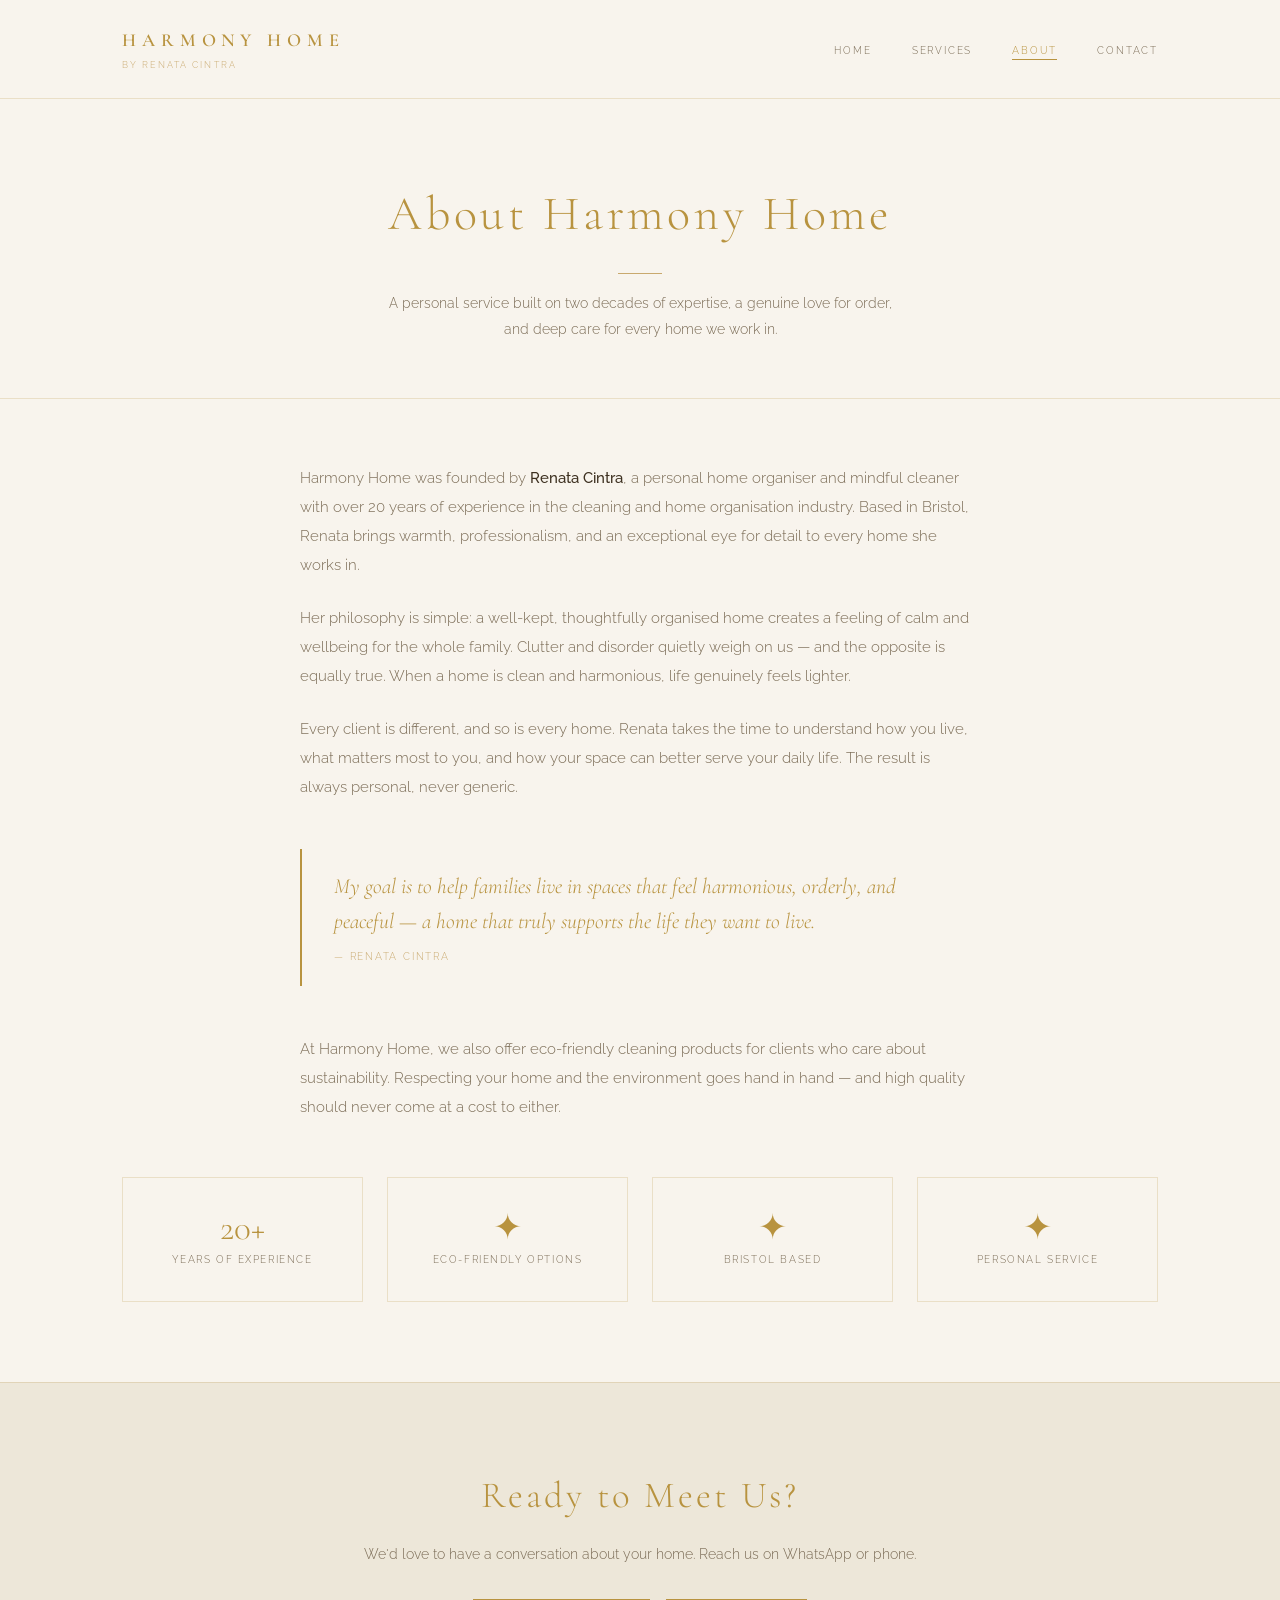
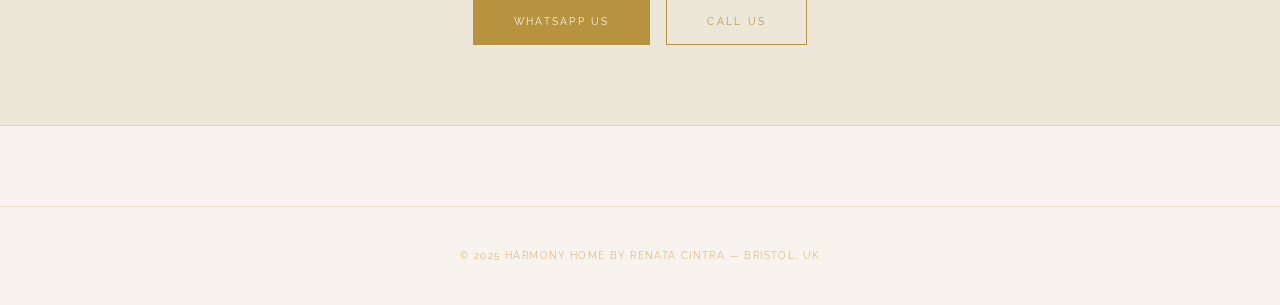
==== about.html @ 19ab652f "Add complete 4-page website for Harmony Home Cream and gold palette from logo, Cormorant Garamond + " ====
<!DOCTYPE html>
<html lang="en">
<head>
  <meta charset="UTF-8">
  <meta name="viewport" content="width=device-width, initial-scale=1.0">
  <title>About — Harmony Home by Renata Cintra</title>
  <meta name="description" content="Meet Renata Cintra — personal home organiser and mindful cleaner with over 20 years of experience, based in Bristol.">
  <link rel="preconnect" href="https://fonts.googleapis.com">
  <link rel="preconnect" href="https://fonts.gstatic.com" crossorigin>
  <link href="https://fonts.googleapis.com/css2?family=Cormorant+Garamond:ital,wght@0,300;0,400;0,600;1,300;1,400&family=Raleway:wght@300;400;500&display=swap" rel="stylesheet">
  <link rel="stylesheet" href="css/styles.css">
</head>
<body>

  <!-- HEADER -->
  <div class="site-header-outer">
    <header class="site-header">
      <a href="index.html" class="brand">
        <span class="brand-name">Harmony Home</span>
        <span class="brand-sub">by Renata Cintra</span>
      </a>
      <nav>
        <ul>
          <li><a href="index.html">Home</a></li>
          <li><a href="services.html">Services</a></li>
          <li><a href="about.html" class="active">About</a></li>
          <li><a href="contact.html">Contact</a></li>
        </ul>
      </nav>
    </header>
  </div>

  <!-- PAGE HERO -->
  <div class="page-hero">
    <h1>About Harmony Home</h1>
    <div class="ornament"></div>
    <p>A personal service built on two decades of expertise, a genuine love for order, and deep care for every home we work in.</p>
  </div>

  <!-- ABOUT CONTENT -->
  <div class="container mb-xl">

    <div class="about-text">

      <p>
        Harmony Home was founded by <strong style="font-weight:500; color: var(--text);">Renata Cintra</strong>, a personal home organiser and mindful cleaner with over 20 years of experience in the cleaning and home organisation industry. Based in Bristol, Renata brings warmth, professionalism, and an exceptional eye for detail to every home she works in.
      </p>

      <p>
        Her philosophy is simple: a well-kept, thoughtfully organised home creates a feeling of calm and wellbeing for the whole family. Clutter and disorder quietly weigh on us — and the opposite is equally true. When a home is clean and harmonious, life genuinely feels lighter.
      </p>

      <p>
        Every client is different, and so is every home. Renata takes the time to understand how you live, what matters most to you, and how your space can better serve your daily life. The result is always personal, never generic.
      </p>

      <div class="quote-block">
        <q>My goal is to help families live in spaces that feel harmonious, orderly, and peaceful — a home that truly supports the life they want to live.</q>
        <cite>— Renata Cintra</cite>
      </div>

      <p>
        At Harmony Home, we also offer eco-friendly cleaning products for clients who care about sustainability. Respecting your home and the environment goes hand in hand — and high quality should never come at a cost to either.
      </p>

    </div>

    <!-- VALUES -->
    <div class="values-grid mt-lg">
      <div class="value-item">
        <div class="value-stat">20+</div>
        <div class="value-label">Years of Experience</div>
      </div>
      <div class="value-item">
        <div class="value-stat">✦</div>
        <div class="value-label">Eco-Friendly Options</div>
      </div>
      <div class="value-item">
        <div class="value-stat">✦</div>
        <div class="value-label">Bristol Based</div>
      </div>
      <div class="value-item">
        <div class="value-stat">✦</div>
        <div class="value-label">Personal Service</div>
      </div>
    </div>

  </div>

  <!-- CTA STRIP -->
  <section class="cta-strip">
    <h2>Ready to Meet Us?</h2>
    <p>We'd love to have a conversation about your home. Reach us on WhatsApp or phone.</p>
    <div class="cta-buttons">
      <!-- REPLACE +447700900000 WITH THE ACTUAL PHONE NUMBER -->
      <a href="https://wa.me/447700900000?text=Hello%2C%20I%27d%20like%20to%20enquire%20about%20your%20services." class="btn btn-filled">WhatsApp Us</a>
      <a href="tel:+447700900000" class="btn">Call Us</a>
    </div>
  </section>

  <!-- FOOTER -->
  <footer class="site-footer">
    <p>&copy; 2025 Harmony Home by Renata Cintra &mdash; Bristol, UK</p>
  </footer>

</body>
</html>
---- css/styles.css ----
/* =====================
   VARIABLES
   ===================== */
:root {
  --cream:       #F8F4ED;
  --cream-dark:  #EDE7D9;
  --gold:        #B8933F;
  --gold-muted:  #C9A96E;
  --gold-faint:  rgba(184, 147, 63, 0.22);
  --text:        #3D3020;
  --text-light:  #7A6B55;
}

/* =====================
   RESET & BASE
   ===================== */
*, *::before, *::after { box-sizing: border-box; margin: 0; padding: 0; }
html { scroll-behavior: smooth; }

body {
  background-color: var(--cream);
  color: var(--text);
  font-family: 'Raleway', sans-serif;
  font-weight: 300;
  font-size: 16px;
  line-height: 1.8;
}

img  { max-width: 100%; height: auto; display: block; }
a    { color: inherit; text-decoration: none; }
ul   { list-style: none; }

/* =====================
   HEADER
   ===================== */
.site-header-outer {
  border-bottom: 1px solid var(--gold-faint);
}

.site-header {
  max-width: 1100px;
  margin: 0 auto;
  padding: 1.5rem 2rem;
  display: flex;
  align-items: center;
  justify-content: space-between;
}

.brand { display: flex; flex-direction: column; }
.brand-name {
  font-family: 'Cormorant Garamond', serif;
  font-size: 1.15rem;
  font-weight: 600;
  letter-spacing: 0.32em;
  color: var(--gold);
  text-transform: uppercase;
}
.brand-sub {
  font-size: 0.58rem;
  letter-spacing: 0.22em;
  color: var(--gold-muted);
  text-transform: uppercase;
}

nav ul { display: flex; gap: 2.5rem; }
nav a {
  font-size: 0.63rem;
  letter-spacing: 0.18em;
  text-transform: uppercase;
  color: var(--text-light);
  transition: color 0.3s;
  padding-bottom: 3px;
  border-bottom: 1px solid transparent;
}
nav a:hover,
nav a.active {
  color: var(--gold);
  border-bottom-color: var(--gold);
}

/* =====================
   CONTAINER
   ===================== */
.container {
  max-width: 1100px;
  margin: 0 auto;
  padding: 0 2rem;
}

/* =====================
   BUTTONS
   ===================== */
.btn {
  display: inline-block;
  padding: 0.8rem 2.5rem;
  font-family: 'Raleway', sans-serif;
  font-size: 0.63rem;
  font-weight: 400;
  letter-spacing: 0.22em;
  text-transform: uppercase;
  border: 1px solid var(--gold);
  color: var(--gold);
  transition: background 0.3s, color 0.3s;
  cursor: pointer;
}
.btn:hover          { background: var(--gold); color: var(--cream); }
.btn.btn-filled     { background: var(--gold); color: var(--cream); }
.btn.btn-filled:hover { background: transparent; color: var(--gold); }

/* =====================
   ORNAMENT / DIVIDER
   ===================== */
.ornament {
  width: 44px;
  height: 1px;
  background: var(--gold-muted);
  margin: 1rem auto;
}

/* =====================
   SECTION HEADER
   ===================== */
.section-header {
  text-align: center;
  margin-bottom: 3.5rem;
}
.section-header h2 {
  font-family: 'Cormorant Garamond', serif;
  font-size: clamp(1.8rem, 3.5vw, 2.5rem);
  font-weight: 300;
  color: var(--gold);
  letter-spacing: 0.08em;
  margin-bottom: 0.5rem;
}
.section-header p {
  font-size: 0.88rem;
  color: var(--text-light);
  max-width: 520px;
  margin: 0 auto;
}

/* =====================
   HERO (index)
   ===================== */
.hero {
  text-align: center;
  padding: 5rem 2rem 4.5rem;
  border-bottom: 1px solid var(--gold-faint);
}
.hero-logo {
  width: 190px;
  margin: 0 auto 2.5rem;
  mix-blend-mode: multiply;
}
.hero h1 {
  font-family: 'Cormorant Garamond', serif;
  font-size: clamp(2.4rem, 5vw, 3.8rem);
  font-weight: 300;
  color: var(--gold);
  letter-spacing: 0.06em;
  line-height: 1.2;
  margin-bottom: 1.25rem;
}
.hero p {
  font-size: 0.93rem;
  color: var(--text-light);
  max-width: 460px;
  margin: 0 auto 2.5rem;
}

/* =====================
   SERVICE CARDS
   ===================== */
.services-grid {
  display: grid;
  grid-template-columns: repeat(auto-fit, minmax(280px, 1fr));
  gap: 2rem;
}
.service-card {
  border: 1px solid var(--gold-faint);
  padding: 2.5rem 2rem;
  transition: border-color 0.3s;
}
.service-card:hover { border-color: var(--gold); }
.card-icon {
  font-size: 1rem;
  color: var(--gold);
  letter-spacing: 0.35em;
  margin-bottom: 1.2rem;
}
.service-card h3 {
  font-family: 'Cormorant Garamond', serif;
  font-size: 1.35rem;
  font-weight: 400;
  color: var(--gold);
  letter-spacing: 0.04em;
  margin-bottom: 0.75rem;
}
.service-card p {
  font-size: 0.87rem;
  color: var(--text-light);
  line-height: 1.8;
}

/* =====================
   CTA STRIP
   ===================== */
.cta-strip {
  text-align: center;
  padding: 5rem 2rem;
  background: var(--cream-dark);
  border-top: 1px solid var(--gold-faint);
  border-bottom: 1px solid var(--gold-faint);
}
.cta-strip h2 {
  font-family: 'Cormorant Garamond', serif;
  font-size: clamp(1.7rem, 3vw, 2.3rem);
  font-weight: 300;
  color: var(--gold);
  letter-spacing: 0.08em;
  margin-bottom: 0.75rem;
}
.cta-strip p {
  font-size: 0.9rem;
  color: var(--text-light);
  margin-bottom: 2rem;
}
.cta-buttons {
  display: flex;
  gap: 1rem;
  justify-content: center;
  flex-wrap: wrap;
}

/* =====================
   PAGE HERO (inner pages)
   ===================== */
.page-hero {
  text-align: center;
  padding: 4.5rem 2rem 3.5rem;
  border-bottom: 1px solid var(--gold-faint);
  margin-bottom: 4rem;
}
.page-hero h1 {
  font-family: 'Cormorant Garamond', serif;
  font-size: clamp(2rem, 4vw, 3rem);
  font-weight: 300;
  color: var(--gold);
  letter-spacing: 0.08em;
  margin-bottom: 0.75rem;
}
.page-hero p {
  font-size: 0.9rem;
  color: var(--text-light);
  max-width: 520px;
  margin: 0 auto;
}

/* =====================
   SERVICE DETAIL (services.html)
   ===================== */
.service-item {
  display: grid;
  grid-template-columns: 80px 1fr;
  gap: 2rem;
  padding: 3rem 0;
  border-bottom: 1px solid var(--gold-faint);
}
.service-item:last-of-type { border-bottom: none; }
.service-number {
  font-family: 'Cormorant Garamond', serif;
  font-size: 3.5rem;
  font-weight: 300;
  color: var(--gold-faint);
  line-height: 1;
  padding-top: 0.2rem;
}
.service-body h2 {
  font-family: 'Cormorant Garamond', serif;
  font-size: 1.75rem;
  font-weight: 400;
  color: var(--gold);
  letter-spacing: 0.05em;
  margin-bottom: 1rem;
}
.service-body p {
  font-size: 0.9rem;
  color: var(--text-light);
  line-height: 1.9;
  max-width: 620px;
}
.service-body .eco-note {
  margin-top: 1rem;
  font-size: 0.78rem;
  color: var(--gold-muted);
  letter-spacing: 0.06em;
}

/* =====================
   ABOUT PAGE
   ===================== */
.about-text {
  max-width: 680px;
  margin: 0 auto;
}
.about-text p {
  font-size: 0.93rem;
  color: var(--text-light);
  line-height: 1.95;
  margin-bottom: 1.5rem;
}
.quote-block {
  border-left: 2px solid var(--gold);
  padding: 1.25rem 2rem;
  margin: 3rem 0;
}
.quote-block q {
  display: block;
  font-family: 'Cormorant Garamond', serif;
  font-size: 1.35rem;
  font-weight: 300;
  font-style: italic;
  color: var(--gold);
  line-height: 1.6;
  quotes: none;
}
.quote-block cite {
  display: block;
  margin-top: 0.6rem;
  font-size: 0.62rem;
  letter-spacing: 0.18em;
  text-transform: uppercase;
  color: var(--gold-muted);
  font-family: 'Raleway', sans-serif;
  font-style: normal;
}
.values-grid {
  display: grid;
  grid-template-columns: repeat(auto-fit, minmax(155px, 1fr));
  gap: 1.5rem;
  margin: 3.5rem 0;
}
.value-item {
  text-align: center;
  padding: 2rem 1rem;
  border: 1px solid var(--gold-faint);
}
.value-stat {
  font-family: 'Cormorant Garamond', serif;
  font-size: 2.2rem;
  font-weight: 300;
  color: var(--gold);
  line-height: 1;
  margin-bottom: 0.4rem;
}
.value-label {
  font-size: 0.62rem;
  letter-spacing: 0.16em;
  text-transform: uppercase;
  color: var(--text-light);
}

/* =====================
   CONTACT PAGE
   ===================== */
.contact-grid {
  display: grid;
  grid-template-columns: 1fr 1fr;
  gap: 4rem;
  max-width: 800px;
  margin: 0 auto 4rem;
}
.contact-col h3 {
  font-family: 'Cormorant Garamond', serif;
  font-size: 1.3rem;
  font-weight: 400;
  color: var(--gold);
  letter-spacing: 0.05em;
  margin-bottom: 1rem;
}
.contact-col p {
  font-size: 0.88rem;
  color: var(--text-light);
  line-height: 1.9;
  margin-bottom: 1.25rem;
}
.contact-link-btn {
  display: block;
  text-align: center;
  padding: 0.85rem 1.5rem;
  font-size: 0.63rem;
  letter-spacing: 0.2em;
  text-transform: uppercase;
  border: 1px solid var(--gold);
  color: var(--gold);
  margin-bottom: 0.75rem;
  transition: background 0.3s, color 0.3s;
}
.contact-link-btn:hover { background: var(--gold); color: var(--cream); }
.contact-link-btn.primary {
  background: var(--gold);
  color: var(--cream);
}
.contact-link-btn.primary:hover { background: transparent; color: var(--gold); }

.contact-info-box {
  padding: 2.5rem 2rem;
  border: 1px solid var(--gold-faint);
}
.contact-info-box h3 {
  font-family: 'Cormorant Garamond', serif;
  font-size: 1.15rem;
  font-weight: 400;
  color: var(--gold);
  letter-spacing: 0.06em;
  margin-bottom: 1rem;
}
.contact-info-box p {
  font-size: 0.87rem;
  color: var(--text-light);
  line-height: 1.8;
  margin-bottom: 0.5rem;
}

/* =====================
   FOOTER
   ===================== */
.site-footer {
  text-align: center;
  padding: 2.5rem 2rem;
  margin-top: 5rem;
  border-top: 1px solid var(--gold-faint);
}
.site-footer p {
  font-size: 0.62rem;
  letter-spacing: 0.14em;
  text-transform: uppercase;
  color: var(--gold-muted);
}

/* =====================
   UTILITIES
   ===================== */
.text-center   { text-align: center; }
.mt-xl         { margin-top: 5rem; }
.mb-xl         { margin-bottom: 5rem; }
.mt-lg         { margin-top: 3.5rem; }
.mb-lg         { margin-bottom: 3.5rem; }

/* =====================
   RESPONSIVE
   ===================== */
@media (max-width: 700px) {
  .site-header {
    flex-direction: column;
    gap: 1.25rem;
    text-align: center;
  }
  nav ul {
    gap: 1.5rem;
    flex-wrap: wrap;
    justify-content: center;
  }
  .service-item {
    grid-template-columns: 1fr;
    gap: 0.5rem;
  }
  .service-number { font-size: 2rem; }
  .contact-grid {
    grid-template-columns: 1fr;
    gap: 2.5rem;
  }
}
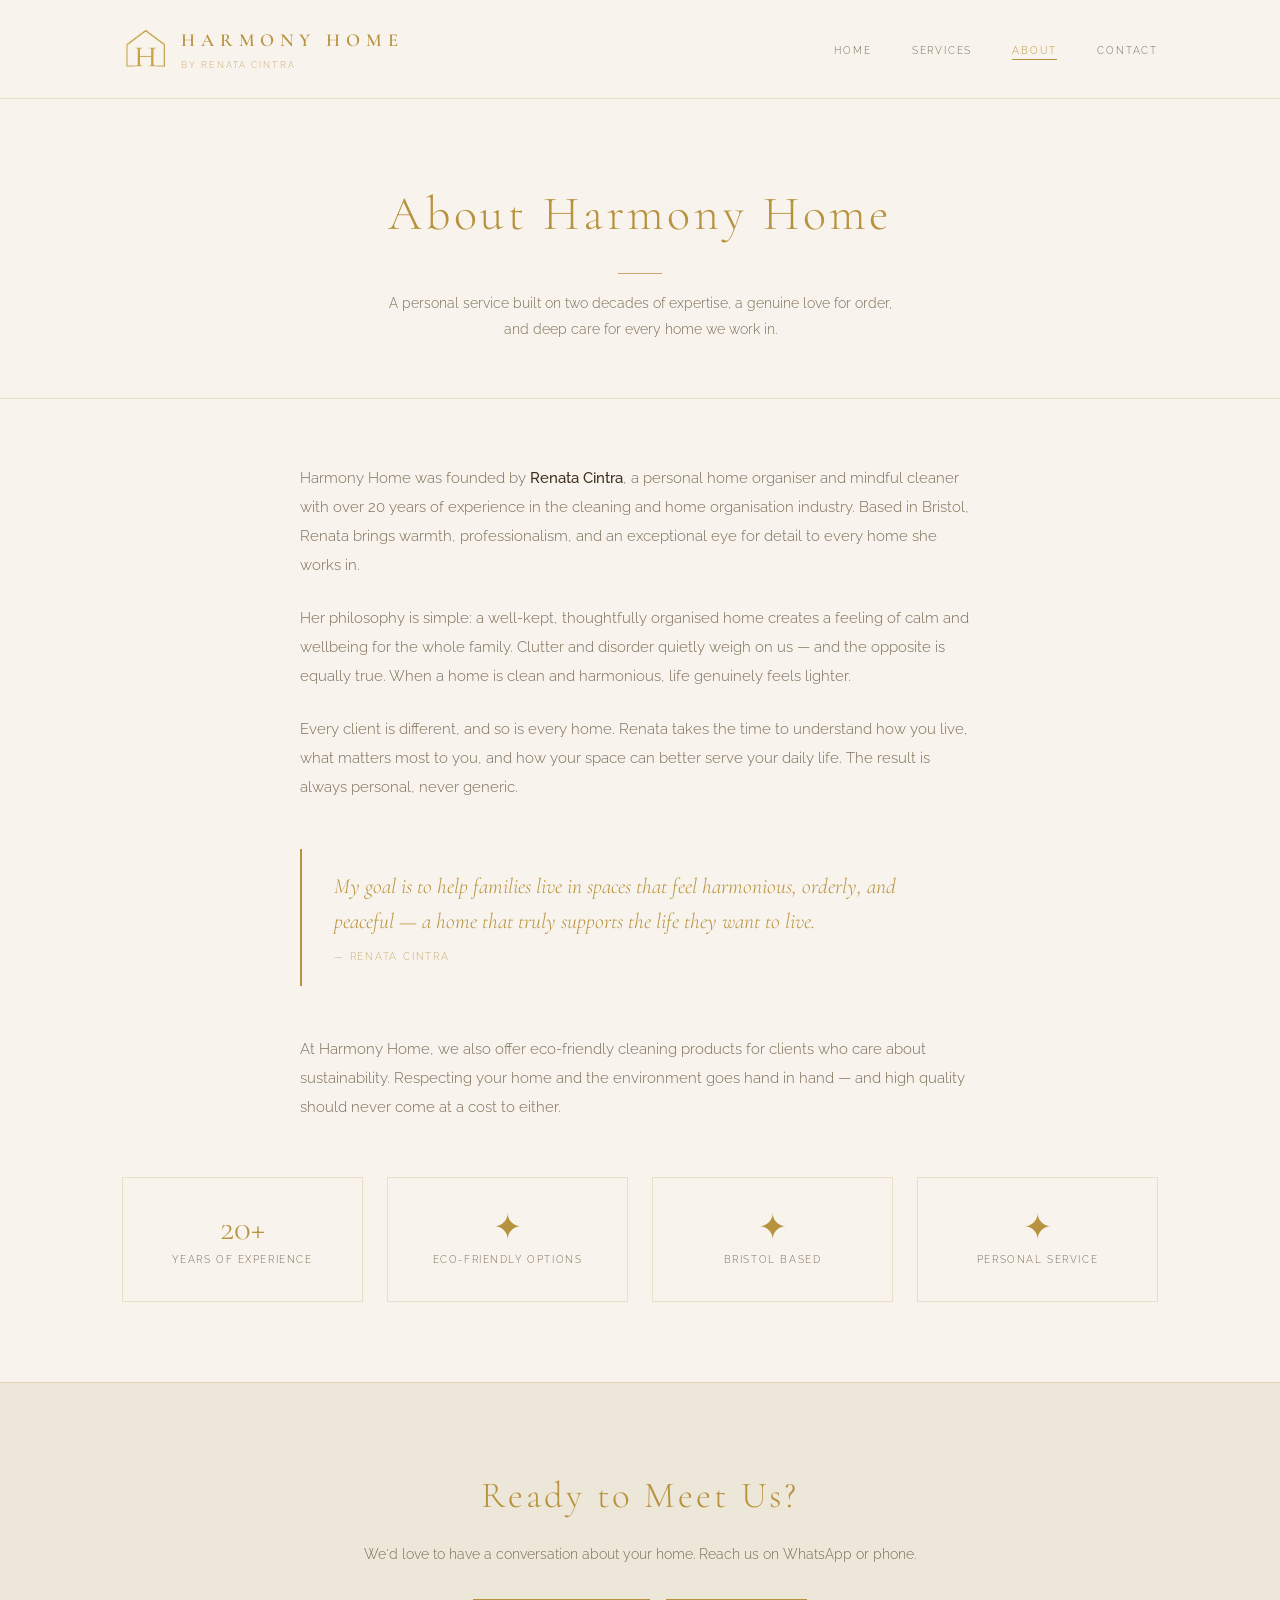
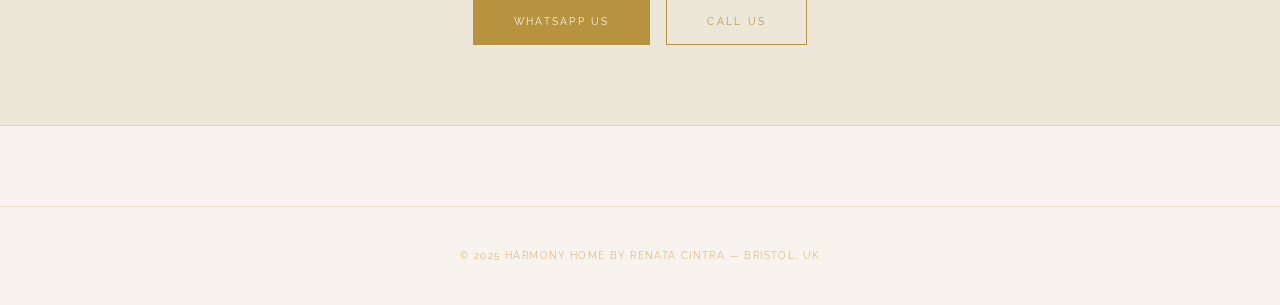
==== commit 3e874b53: "Add mini-logo icon to header, update phone number, transparent PNG - mini-logo.png generated with tr" ====
--- a/about.html
+++ b/about.html
@@ -16,8 +16,11 @@
   <div class="site-header-outer">
     <header class="site-header">
       <a href="index.html" class="brand">
-        <span class="brand-name">Harmony Home</span>
-        <span class="brand-sub">by Renata Cintra</span>
+        <img src="images/mini-logo.png" alt="" class="brand-icon">
+        <div class="brand-text">
+          <span class="brand-name">Harmony Home</span>
+          <span class="brand-sub">by Renata Cintra</span>
+        </div>
       </a>
       <nav>
         <ul>
@@ -92,9 +95,9 @@
     <h2>Ready to Meet Us?</h2>
     <p>We'd love to have a conversation about your home. Reach us on WhatsApp or phone.</p>
     <div class="cta-buttons">
-      <!-- REPLACE +447700900000 WITH THE ACTUAL PHONE NUMBER -->
-      <a href="https://wa.me/447700900000?text=Hello%2C%20I%27d%20like%20to%20enquire%20about%20your%20services." class="btn btn-filled">WhatsApp Us</a>
-      <a href="tel:+447700900000" class="btn">Call Us</a>
+      <!-- REPLACE +447436923705 WITH THE ACTUAL PHONE NUMBER -->
+      <a href="https://wa.me/447436923705?text=Hello%2C%20I%27d%20like%20to%20enquire%20about%20your%20services." class="btn btn-filled">WhatsApp Us</a>
+      <a href="tel:+447436923705" class="btn">Call Us</a>
     </div>
   </section>
 
--- a/css/styles.css
+++ b/css/styles.css
@@ -46,7 +46,9 @@
   justify-content: space-between;
 }
 
-.brand { display: flex; flex-direction: column; }
+.brand { display: flex; align-items: center; gap: 0.75rem; }
+.brand-icon { height: 42px; width: auto; }
+.brand-text { display: flex; flex-direction: column; }
 .brand-name {
   font-family: 'Cormorant Garamond', serif;
   font-size: 1.15rem;
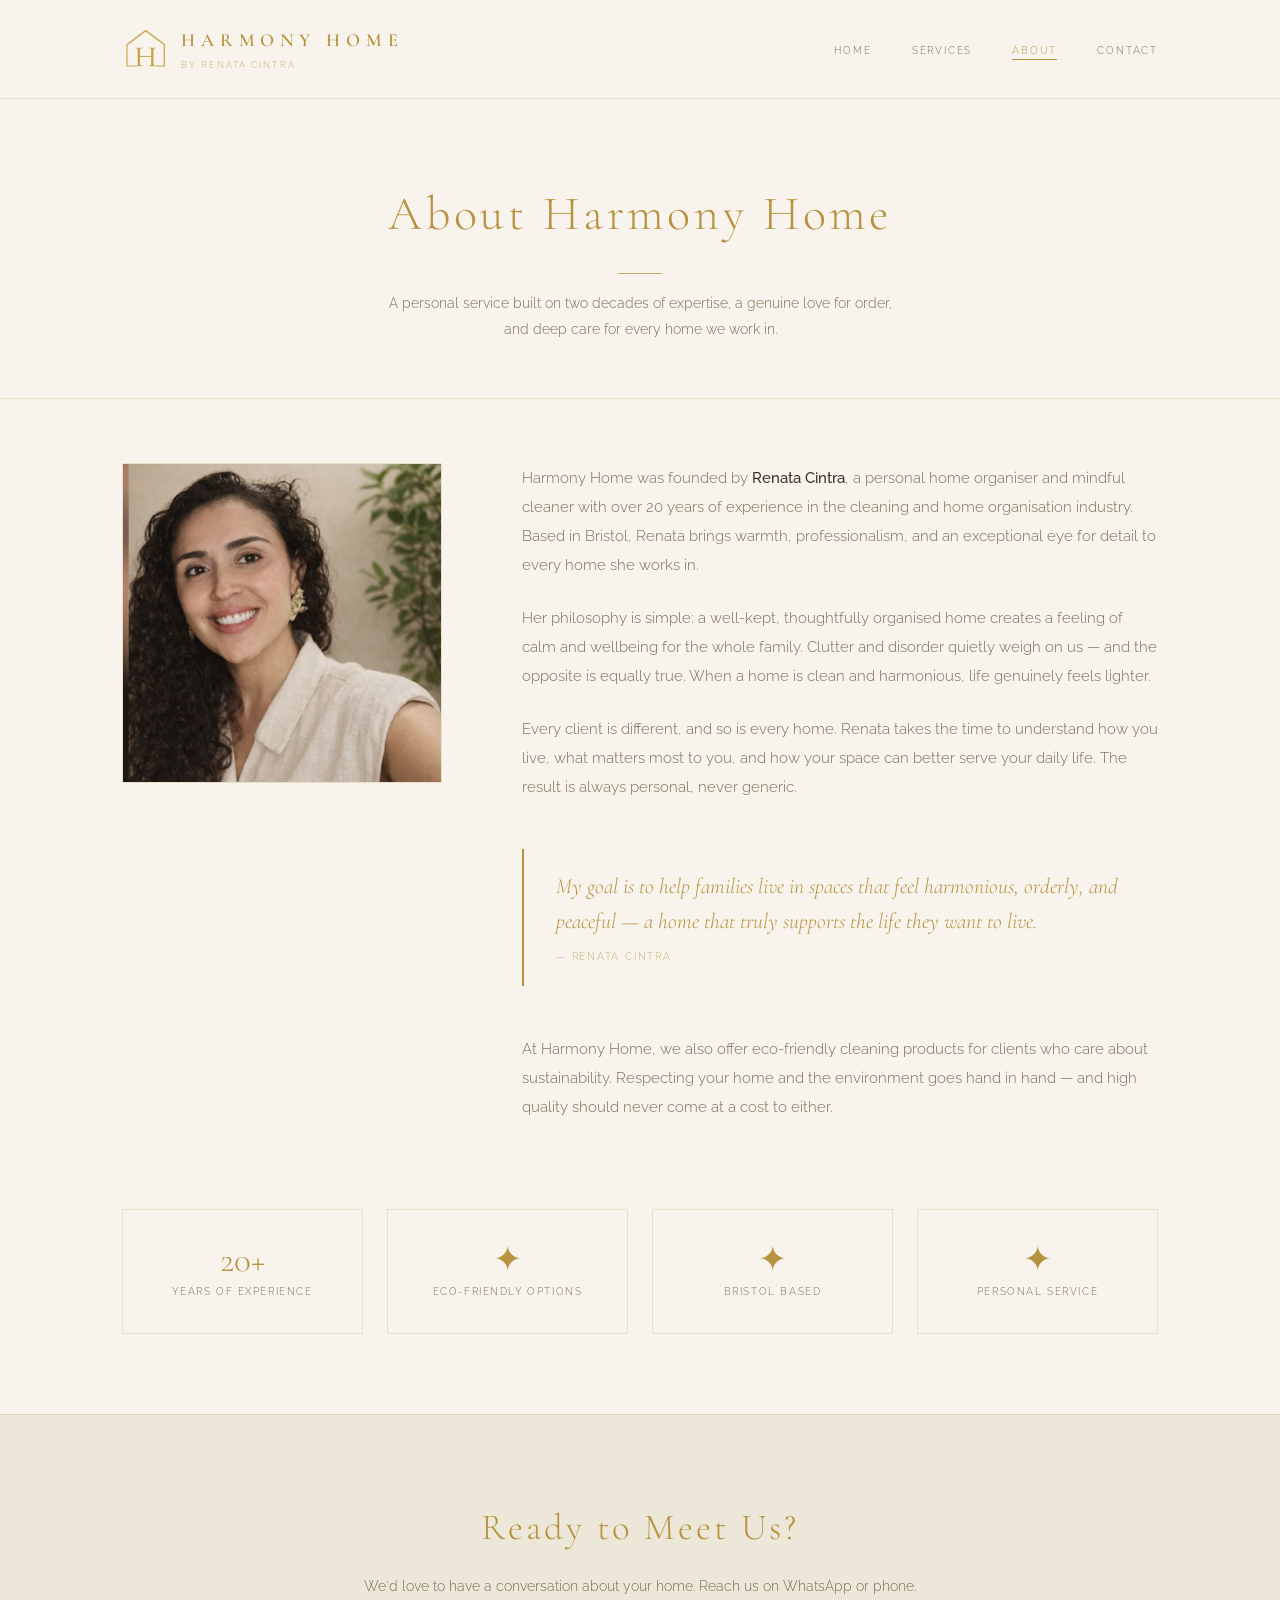
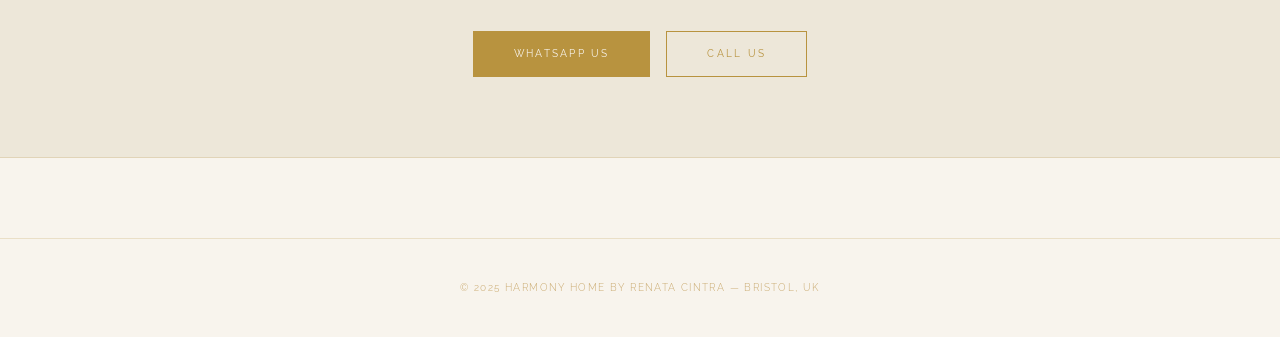
==== commit 425c6303: "Add hero photo, Renata portrait, updated logo; split layouts - Hero redesigned as left-text / right-" ====
--- a/about.html
+++ b/about.html
@@ -43,28 +43,36 @@
   <!-- ABOUT CONTENT -->
   <div class="container mb-xl">
 
-    <div class="about-text">
+    <div class="about-layout">
 
-      <p>
-        Harmony Home was founded by <strong style="font-weight:500; color: var(--text);">Renata Cintra</strong>, a personal home organiser and mindful cleaner with over 20 years of experience in the cleaning and home organisation industry. Based in Bristol, Renata brings warmth, professionalism, and an exceptional eye for detail to every home she works in.
-      </p>
-
-      <p>
-        Her philosophy is simple: a well-kept, thoughtfully organised home creates a feeling of calm and wellbeing for the whole family. Clutter and disorder quietly weigh on us — and the opposite is equally true. When a home is clean and harmonious, life genuinely feels lighter.
-      </p>
-
-      <p>
-        Every client is different, and so is every home. Renata takes the time to understand how you live, what matters most to you, and how your space can better serve your daily life. The result is always personal, never generic.
-      </p>
-
-      <div class="quote-block">
-        <q>My goal is to help families live in spaces that feel harmonious, orderly, and peaceful — a home that truly supports the life they want to live.</q>
-        <cite>— Renata Cintra</cite>
+      <div class="about-photo">
+        <img src="images/about-renata.jpg" alt="Renata Cintra">
       </div>
 
-      <p>
-        At Harmony Home, we also offer eco-friendly cleaning products for clients who care about sustainability. Respecting your home and the environment goes hand in hand — and high quality should never come at a cost to either.
-      </p>
+      <div class="about-text">
+
+        <p>
+          Harmony Home was founded by <strong style="font-weight:500; color: var(--text);">Renata Cintra</strong>, a personal home organiser and mindful cleaner with over 20 years of experience in the cleaning and home organisation industry. Based in Bristol, Renata brings warmth, professionalism, and an exceptional eye for detail to every home she works in.
+        </p>
+
+        <p>
+          Her philosophy is simple: a well-kept, thoughtfully organised home creates a feeling of calm and wellbeing for the whole family. Clutter and disorder quietly weigh on us — and the opposite is equally true. When a home is clean and harmonious, life genuinely feels lighter.
+        </p>
+
+        <p>
+          Every client is different, and so is every home. Renata takes the time to understand how you live, what matters most to you, and how your space can better serve your daily life. The result is always personal, never generic.
+        </p>
+
+        <div class="quote-block">
+          <q>My goal is to help families live in spaces that feel harmonious, orderly, and peaceful — a home that truly supports the life they want to live.</q>
+          <cite>— Renata Cintra</cite>
+        </div>
+
+        <p>
+          At Harmony Home, we also offer eco-friendly cleaning products for clients who care about sustainability. Respecting your home and the environment goes hand in hand — and high quality should never come at a cost to either.
+        </p>
+
+      </div>
 
     </div>
 
--- a/css/styles.css
+++ b/css/styles.css
@@ -145,18 +145,25 @@
    HERO (index)
    ===================== */
 .hero {
-  text-align: center;
-  padding: 5rem 2rem 4.5rem;
+  display: grid;
+  grid-template-columns: 1fr 1.4fr;
+  min-height: 88vh;
   border-bottom: 1px solid var(--gold-faint);
 }
+.hero-content {
+  display: flex;
+  flex-direction: column;
+  justify-content: center;
+  padding: 5rem 3.5rem 5rem 4rem;
+}
 .hero-logo {
-  width: 190px;
-  margin: 0 auto 2.5rem;
+  width: 200px;
+  margin-bottom: 2.5rem;
   mix-blend-mode: multiply;
 }
 .hero h1 {
   font-family: 'Cormorant Garamond', serif;
-  font-size: clamp(2.4rem, 5vw, 3.8rem);
+  font-size: clamp(2.2rem, 3vw, 3.2rem);
   font-weight: 300;
   color: var(--gold);
   letter-spacing: 0.06em;
@@ -166,8 +173,18 @@
 .hero p {
   font-size: 0.93rem;
   color: var(--text-light);
-  max-width: 460px;
-  margin: 0 auto 2.5rem;
+  max-width: 380px;
+  margin-bottom: 2.5rem;
+  line-height: 1.8;
+}
+.hero-image {
+  overflow: hidden;
+}
+.hero-image img {
+  width: 100%;
+  height: 100%;
+  object-fit: cover;
+  object-position: center;
 }
 
 /* =====================
@@ -301,9 +318,17 @@
 /* =====================
    ABOUT PAGE
    ===================== */
-.about-text {
-  max-width: 680px;
-  margin: 0 auto;
+.about-layout {
+  display: grid;
+  grid-template-columns: 320px 1fr;
+  gap: 5rem;
+  align-items: start;
+  margin-bottom: 4rem;
+}
+.about-photo img {
+  width: 100%;
+  display: block;
+  border: 1px solid var(--gold-faint);
 }
 .about-text p {
   font-size: 0.93rem;
@@ -452,6 +477,32 @@
 /* =====================
    RESPONSIVE
    ===================== */
+@media (max-width: 900px) {
+  .hero {
+    grid-template-columns: 1fr;
+    min-height: auto;
+  }
+  .hero-image {
+    height: 55vw;
+    min-height: 280px;
+    order: -1;
+  }
+  .hero-content {
+    padding: 3.5rem 2rem;
+    align-items: center;
+    text-align: center;
+  }
+  .hero p { max-width: none; }
+}
+
+@media (max-width: 800px) {
+  .about-layout {
+    grid-template-columns: 1fr;
+    gap: 2.5rem;
+  }
+  .about-photo { max-width: 280px; margin: 0 auto; }
+}
+
 @media (max-width: 700px) {
   .site-header {
     flex-direction: column;
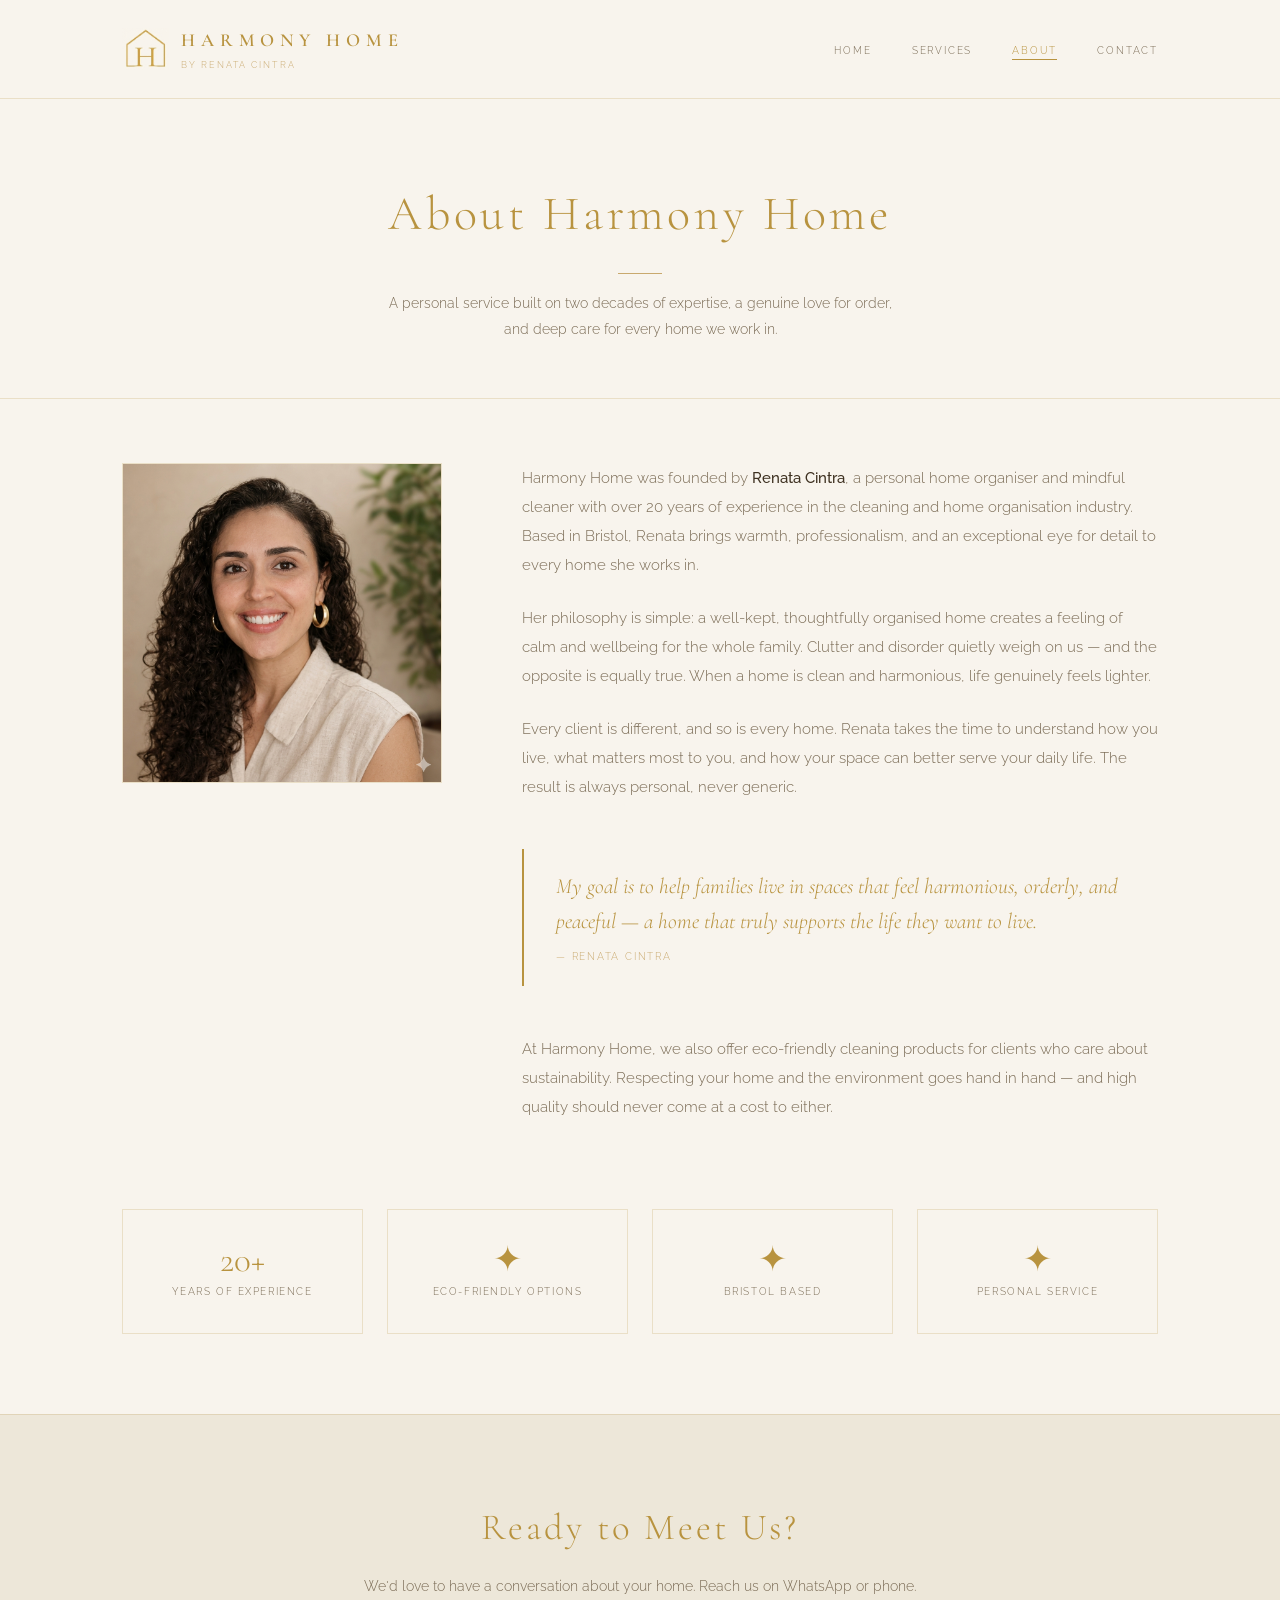
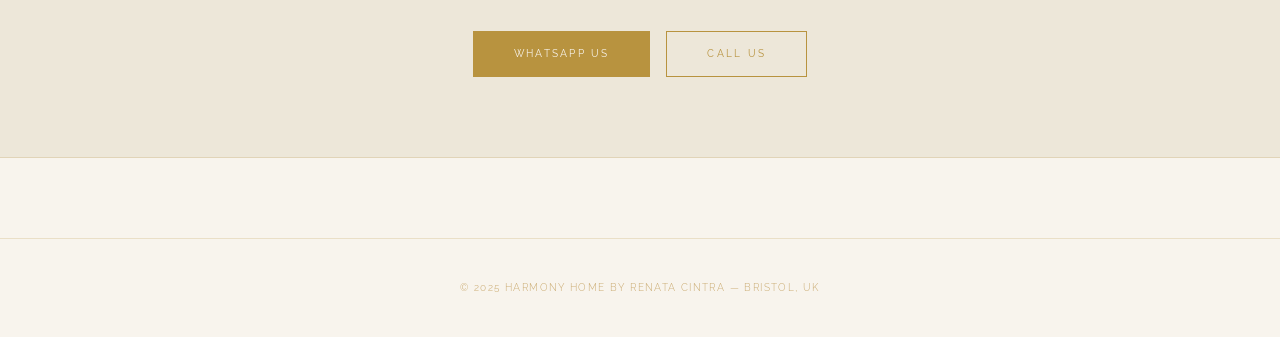
==== commit e6d144c1: "Switch to polished about-renata.png portrait Co-Authored-By: Claude Sonnet 4.6 <noreply@anthropic.co" ====
--- a/about.html
+++ b/about.html
@@ -46,7 +46,7 @@
     <div class="about-layout">
 
       <div class="about-photo">
-        <img src="images/about-renata.jpg" alt="Renata Cintra">
+        <img src="images/about-renata.png" alt="Renata Cintra">
       </div>
 
       <div class="about-text">
--- a/css/styles.css
+++ b/css/styles.css
@@ -159,7 +159,6 @@
 .hero-logo {
   width: 200px;
   margin-bottom: 2.5rem;
-  mix-blend-mode: multiply;
 }
 .hero h1 {
   font-family: 'Cormorant Garamond', serif;
@@ -279,13 +278,28 @@
    SERVICE DETAIL (services.html)
    ===================== */
 .service-item {
+  border-bottom: 1px solid var(--gold-faint);
+  padding-bottom: 3.5rem;
+}
+.service-item + .service-item { padding-top: 3.5rem; }
+.service-item:last-of-type { border-bottom: none; padding-bottom: 0; }
+
+.service-img-wrap {
+  height: 340px;
+  overflow: hidden;
+  margin-bottom: 2.5rem;
+}
+.service-img-wrap img {
+  width: 100%;
+  height: 100%;
+  object-fit: cover;
+  object-position: center;
+}
+.service-inner {
   display: grid;
   grid-template-columns: 80px 1fr;
   gap: 2rem;
-  padding: 3rem 0;
-  border-bottom: 1px solid var(--gold-faint);
-}
-.service-item:last-of-type { border-bottom: none; }
+}
 .service-number {
   font-family: 'Cormorant Garamond', serif;
   font-size: 3.5rem;
@@ -514,7 +528,8 @@
     flex-wrap: wrap;
     justify-content: center;
   }
-  .service-item {
+  .service-img-wrap { height: 220px; }
+  .service-inner {
     grid-template-columns: 1fr;
     gap: 0.5rem;
   }
